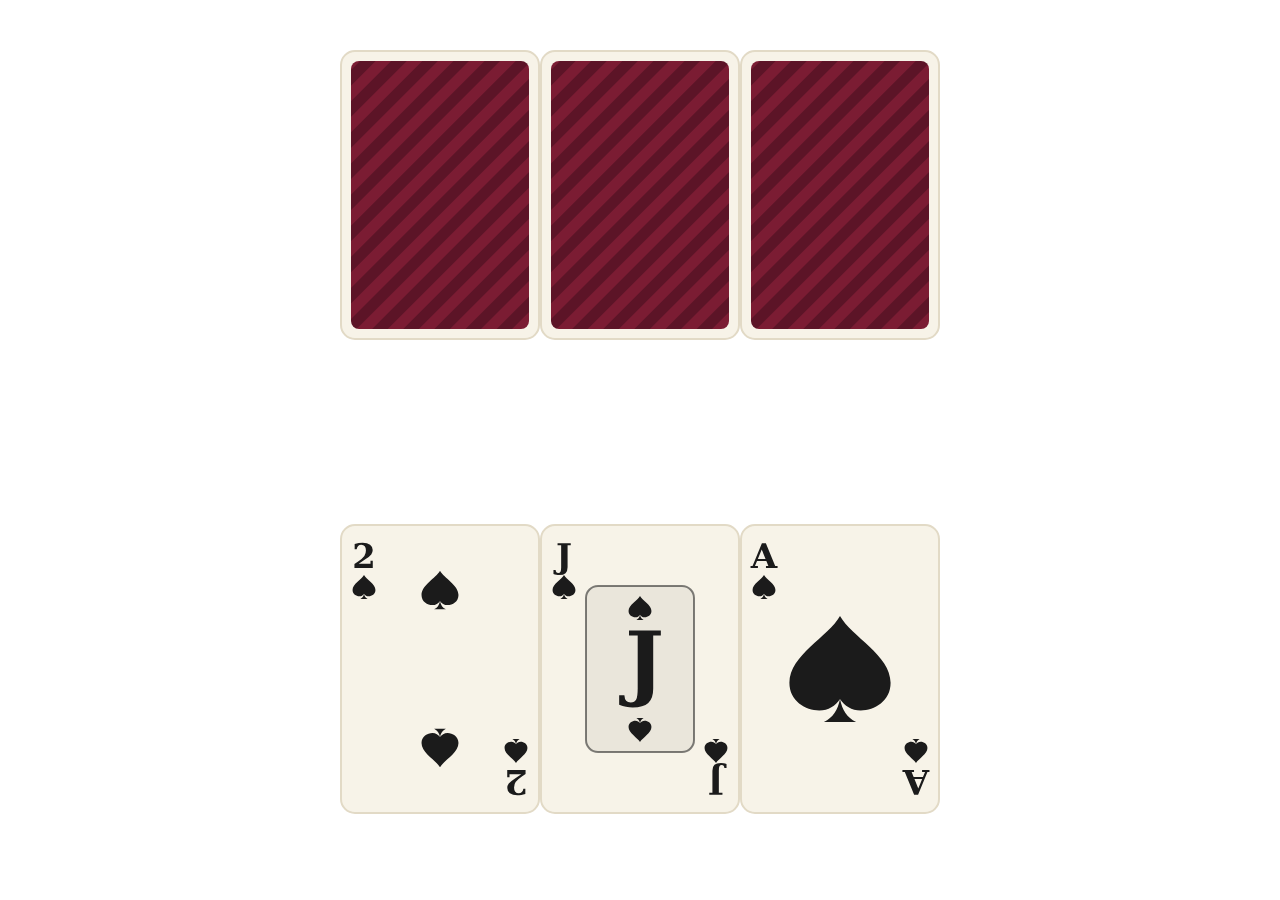
==== truco_mineiro/src/pages/1v1.html @ 0a80eb94 "Add files via upload" ====
<!DOCTYPE html>
<html lang="pt-BR">

<head>
    <meta charset="UTF-8">
    <meta name="viewport" content="width=device-width, initial-scale=1.0">
    <title>Truco Mineiro</title>
    <link rel="stylesheet" href="../assets/css/pages.css">
</head>

<body>
    <main class="mesa">
        <div id="cartascomputador"></div>

        <div id="baralhorestante"></div>

        <div id="minhascartas"></div>
    </main>

    <script src="../assets/js/baralho.js"></script>
    <script src="../assets/js/mesa.js"></script>
</body>

</html>
---- truco_mineiro/src/assets/css/pages.css ----
.mesa {
   display: grid;
   gap: 90px;
   align-items: center;
   justify-content: center;
   margin-top: 50px;
   

}
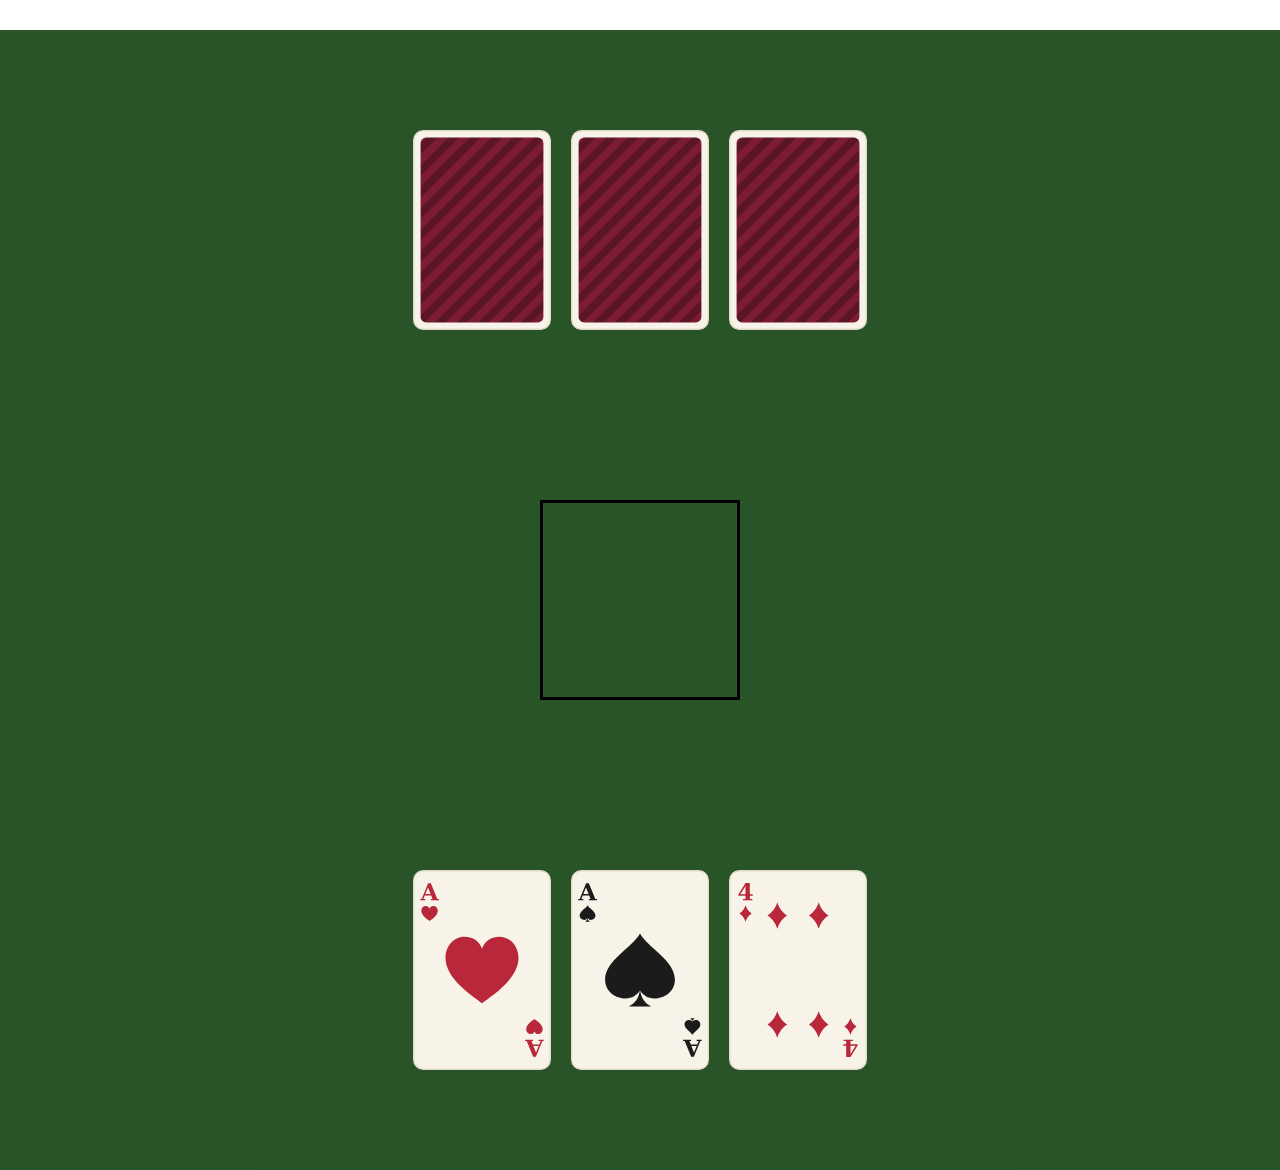
==== commit 54c17a14: "Add files via upload" ====
--- a/truco_mineiro/src/pages/1v1.html
+++ b/truco_mineiro/src/pages/1v1.html
@@ -10,11 +10,11 @@
 
 <body>
     <main class="mesa">
+        <!-- <div id="baralho"></div> -->
         <div id="cartascomputador"></div>
+        <div class="centro"></div>
+        <div id="minhascartas"></div>
 
-        <div id="baralhorestante"></div>
-
-        <div id="minhascartas"></div>
     </main>
 
     <script src="../assets/js/baralho.js"></script>
--- a/truco_mineiro/src/assets/css/pages.css
+++ b/truco_mineiro/src/assets/css/pages.css
@@ -1,9 +1,48 @@
+* {
+   padding: 0;
+   margin: 0;
+   box-sizing: border-box;
+}
+
 .mesa {
    display: grid;
-   gap: 90px;
-   align-items: center;
+   gap: 70px;
+   margin-top: 30px;
+   position: relative;
+   background-color: rgba(1, 53, 1, 0.842);
+}
+
+#cartascomputador,
+#minhascartas {
+   display: flex;
    justify-content: center;
-   margin-top: 50px;
-   
+   gap: 20px;
+   height: 200px;
+   margin-top: 100px;
+   margin-bottom: 100px;
+}
 
+#baralho {
+   width: 110px;
+   height: 158px;
+   background-image: url("../cards/svg/verso.svg");
+   background-size: contain;
+   background-repeat: no-repeat;
+   background-position: center;
+   position: absolute;
+   left: 250px;
+   top: 50%;
+   transform: translateY(-50%);
+   box-shadow:
+      2px 2px 0 #5a1226,
+      4px 4px 0 #5a1226,
+      6px 6px 0 #5a1226;
+   border-radius: 6px;
+}
+
+.centro {
+   justify-self: center;
+   border: solid;
+   height: 200px;
+   width: 200px;
 }
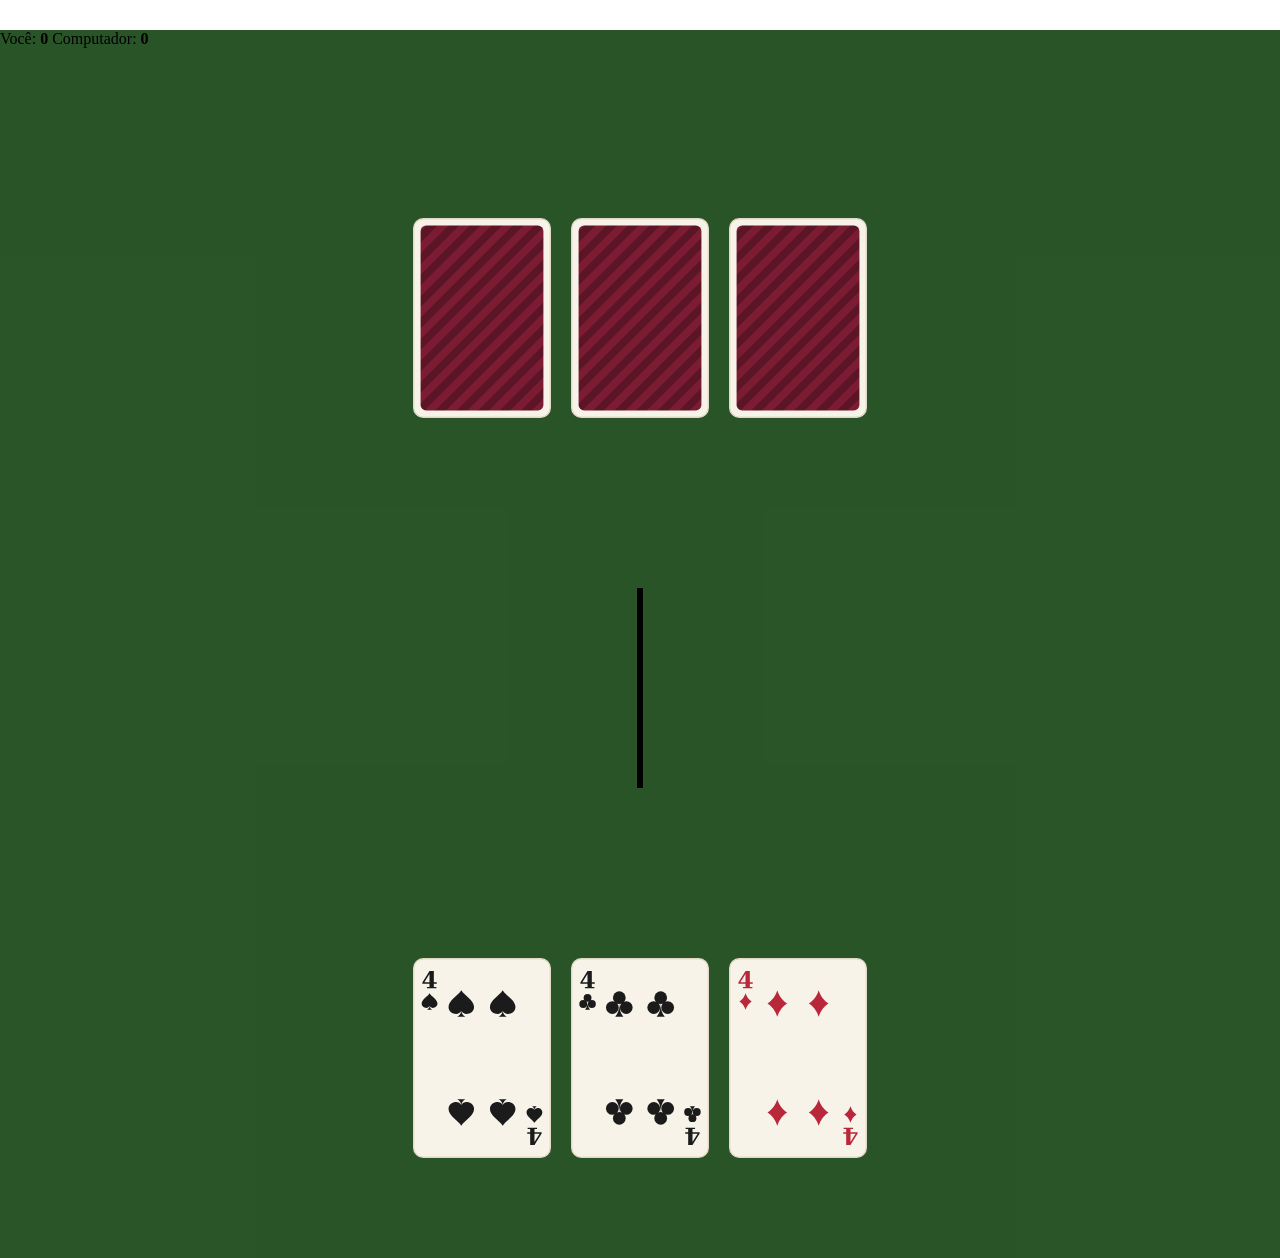
==== commit bbe19512: "Add files via upload" ====
--- a/truco_mineiro/src/pages/1v1.html
+++ b/truco_mineiro/src/pages/1v1.html
@@ -10,6 +10,10 @@
 
 <body>
     <main class="mesa">
+        <div id="placar">
+            <span>Você: <strong id="pontosJogador">0</strong></span>
+            <span>Computador: <strong id="pontosBot">0</strong></span>
+        </div>
         <!-- <div id="baralho"></div> -->
         <div id="cartascomputador"></div>
         <div class="centro"></div>
--- a/truco_mineiro/src/assets/css/pages.css
+++ b/truco_mineiro/src/assets/css/pages.css
@@ -41,8 +41,9 @@
 }
 
 .centro {
+   display: flex;
    justify-self: center;
    border: solid;
    height: 200px;
-   width: 200px;
+   gap: 10px;
 }
